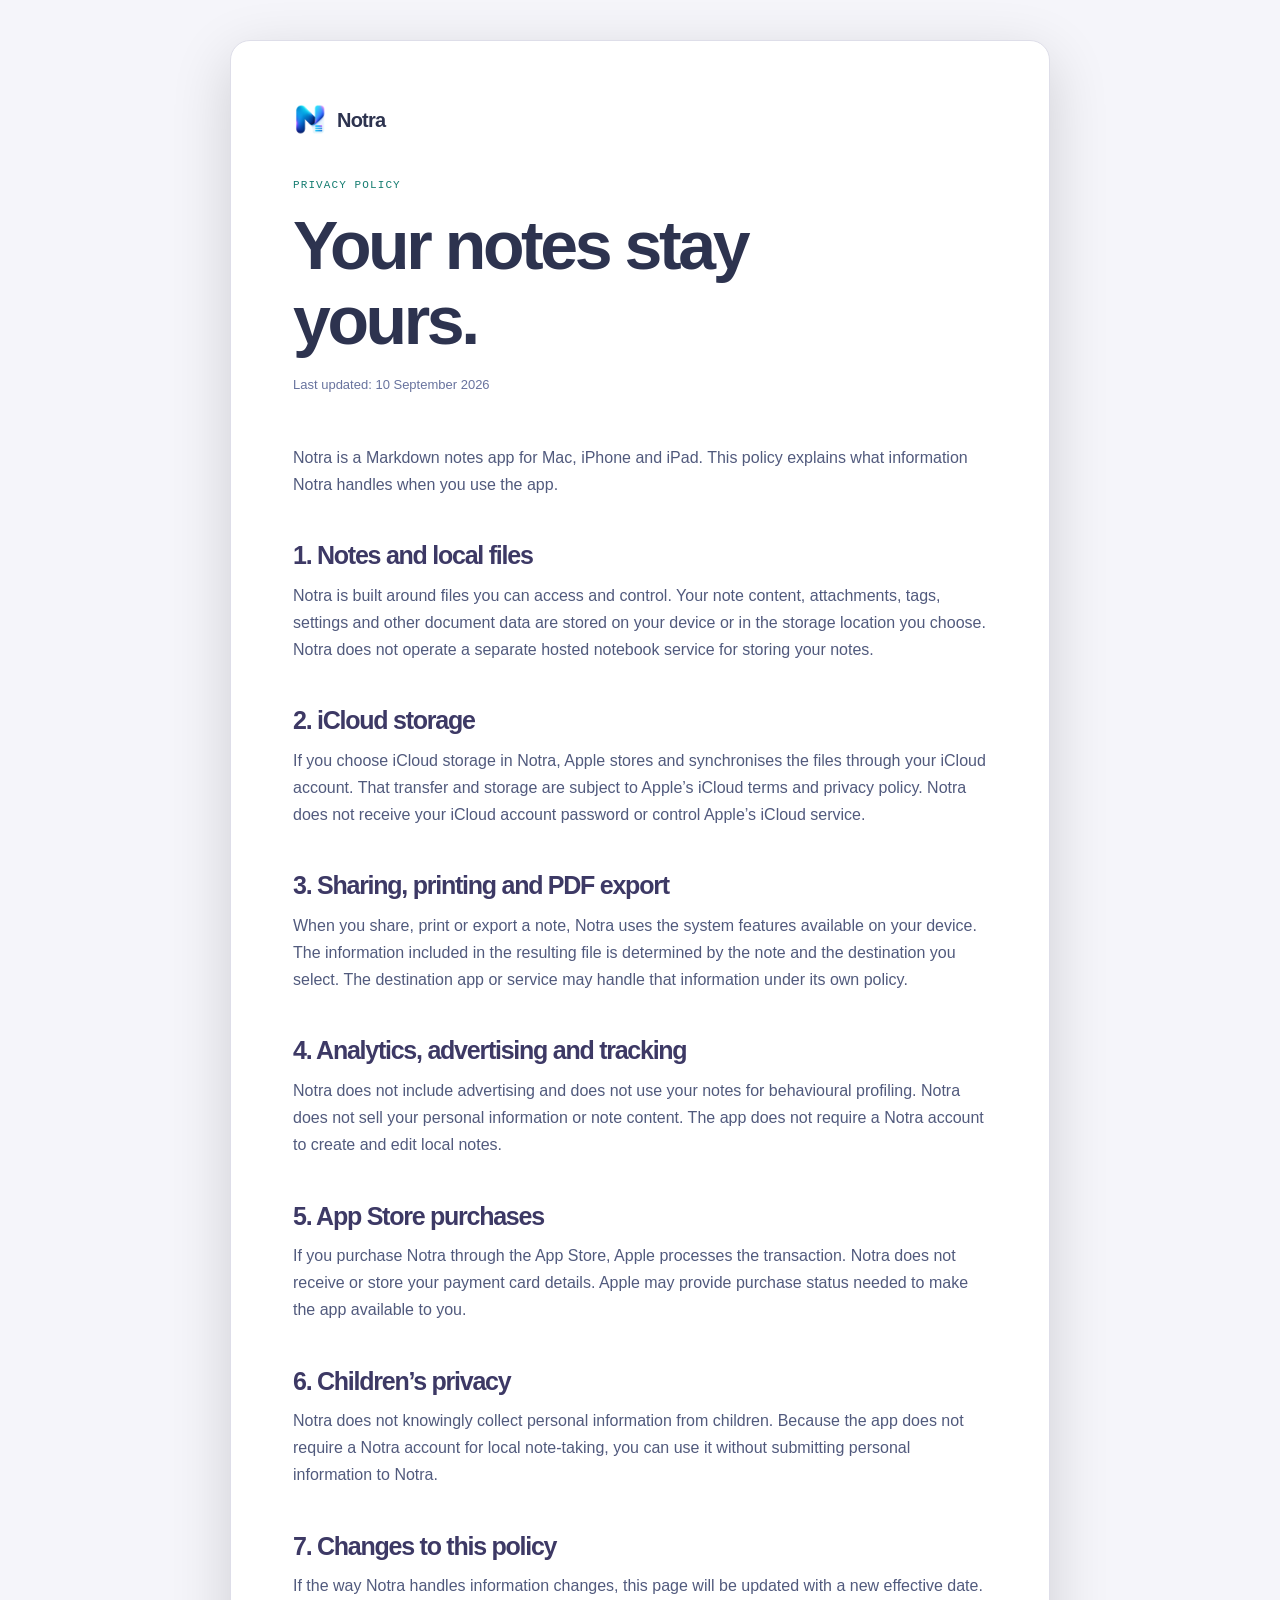
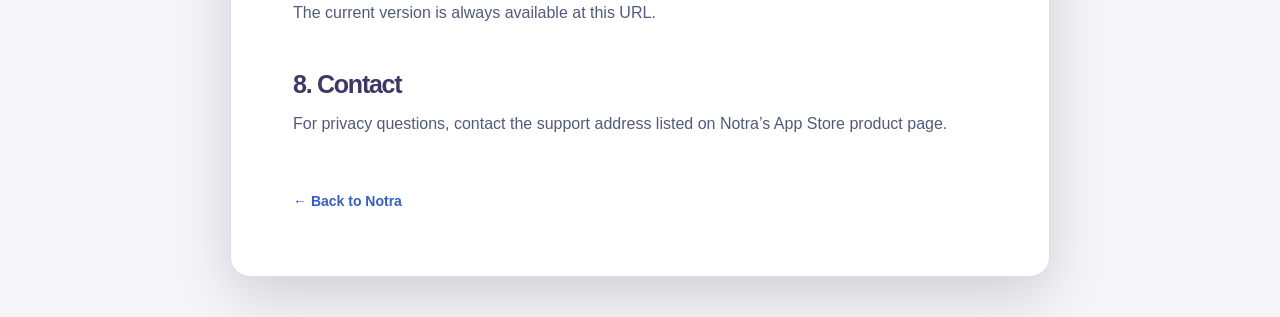
==== docs/privacy.html @ 9e686428 "docs: rename landing page directory to docs - move the static landing page from notra-app-landing-pa" ====
<!doctype html>
<html lang="en">
<head>
  <meta charset="utf-8">
  <meta name="viewport" content="width=device-width, initial-scale=1">
  <meta name="description" content="Privacy policy for Notra, a private Markdown notes app for Mac, iPhone and iPad.">
  <meta property="og:title" content="Privacy Policy — Notra">
  <meta property="og:description" content="How Notra handles notes, files, iCloud, exports and App Store purchases.">
  <meta property="og:type" content="website">
  <title>Privacy Policy — Notra</title>
  <style>
    :root { color-scheme: dark; --bg: #16161f; --surface: #1d1d29; --text: #c0caf5; --muted: #a9b1d6; --faint: #565f89; --border: #323245; --accent: #7aa2f7; --purple: #bb9af7; --teal: #73daca; }
    @media (prefers-color-scheme: light) { :root { color-scheme: light; --bg: #f5f5fa; --surface: #fff; --text: #2d334f; --muted: #515a7d; --faint: #68739e; --border: #dedee9; --accent: #345ec4; --purple: #744db2; --teal: #147c70; } }
    * { box-sizing: border-box; }
    body { margin: 0; padding: 40px 20px; background: var(--bg); color: var(--text); font: 16px/1.7 -apple-system, BlinkMacSystemFont, "Segoe UI", sans-serif; }
    main { max-width: 820px; margin: 0 auto; padding: clamp(28px, 6vw, 62px); border: 1px solid var(--border); border-radius: 20px; background: var(--surface); box-shadow: 0 18px 60px rgba(0, 0, 0, .16); }
    .brand { display: inline-flex; align-items: center; gap: 10px; margin-bottom: 42px; color: var(--text); font-size: 20px; font-weight: 800; letter-spacing: -.04em; text-decoration: none; }
    .brand img { width: 34px; height: 34px; object-fit: contain; border-radius: 9px; }
    .eyebrow { margin: 0 0 16px; color: var(--teal); font: 500 11px/1.2 ui-monospace, SFMono-Regular, Menlo, monospace; letter-spacing: .1em; text-transform: uppercase; }
    h1, h2 { line-height: 1.1; letter-spacing: -.05em; }
    h1 { max-width: 650px; margin: 0 0 16px; color: var(--text); font-size: clamp(38px, 7vw, 68px); }
    h2 { margin: 44px 0 12px; color: color-mix(in srgb, var(--text) 78%, var(--purple)); font-size: 25px; }
    p { margin: 0 0 18px; color: var(--muted); }
    .updated { margin-bottom: 48px; color: var(--faint); font-size: 13px; }
    a { color: var(--accent); }
    .back-link { display: inline-flex; margin-top: 35px; color: var(--accent); font-size: 14px; font-weight: 700; text-decoration: none; }
    .back-link:hover { text-decoration: underline; }
    @media (max-width: 560px) { body { padding: 16px; } main { padding: 28px 22px; border-radius: 15px; } }
  </style>
</head>
<body>
  <main>
    <a class="brand" href="index.html" aria-label="Notra home"><img src="assets/icons/notra-logo.png" alt=""><span>Notra</span></a>
    <p class="eyebrow">Privacy policy</p>
    <h1>Your notes stay yours.</h1>
    <p class="updated">Last updated: 10 September 2026</p>

    <p>Notra is a Markdown notes app for Mac, iPhone and iPad. This policy explains what information Notra handles when you use the app.</p>

    <h2>1. Notes and local files</h2>
    <p>Notra is built around files you can access and control. Your note content, attachments, tags, settings and other document data are stored on your device or in the storage location you choose. Notra does not operate a separate hosted notebook service for storing your notes.</p>

    <h2>2. iCloud storage</h2>
    <p>If you choose iCloud storage in Notra, Apple stores and synchronises the files through your iCloud account. That transfer and storage are subject to Apple’s iCloud terms and privacy policy. Notra does not receive your iCloud account password or control Apple’s iCloud service.</p>

    <h2>3. Sharing, printing and PDF export</h2>
    <p>When you share, print or export a note, Notra uses the system features available on your device. The information included in the resulting file is determined by the note and the destination you select. The destination app or service may handle that information under its own policy.</p>

    <h2>4. Analytics, advertising and tracking</h2>
    <p>Notra does not include advertising and does not use your notes for behavioural profiling. Notra does not sell your personal information or note content. The app does not require a Notra account to create and edit local notes.</p>

    <h2>5. App Store purchases</h2>
    <p>If you purchase Notra through the App Store, Apple processes the transaction. Notra does not receive or store your payment card details. Apple may provide purchase status needed to make the app available to you.</p>

    <h2>6. Children’s privacy</h2>
    <p>Notra does not knowingly collect personal information from children. Because the app does not require a Notra account for local note-taking, you can use it without submitting personal information to Notra.</p>

    <h2>7. Changes to this policy</h2>
    <p>If the way Notra handles information changes, this page will be updated with a new effective date. The current version is always available at this URL.</p>

    <h2>8. Contact</h2>
    <p>For privacy questions, contact the support address listed on Notra’s App Store product page.</p>
    <a class="back-link" href="index.html">← Back to Notra</a>
  </main>
</body>
</html>
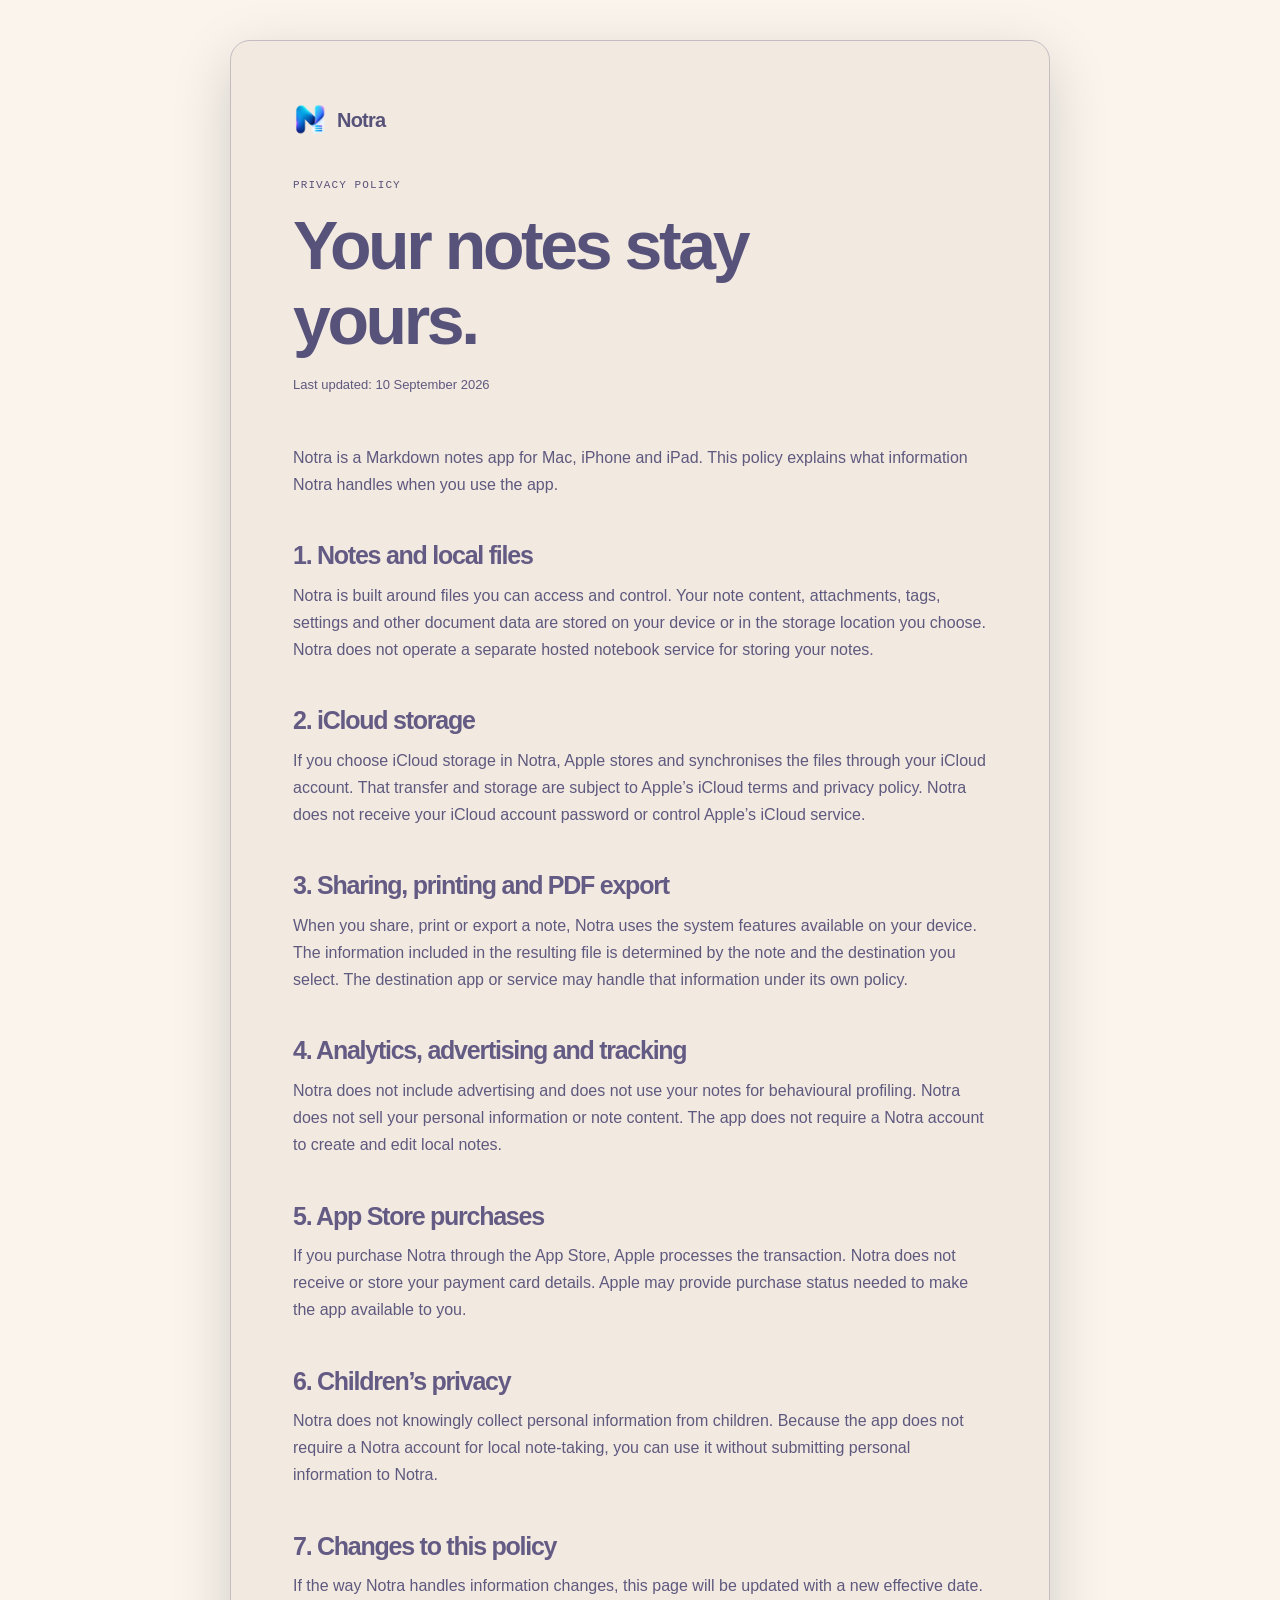
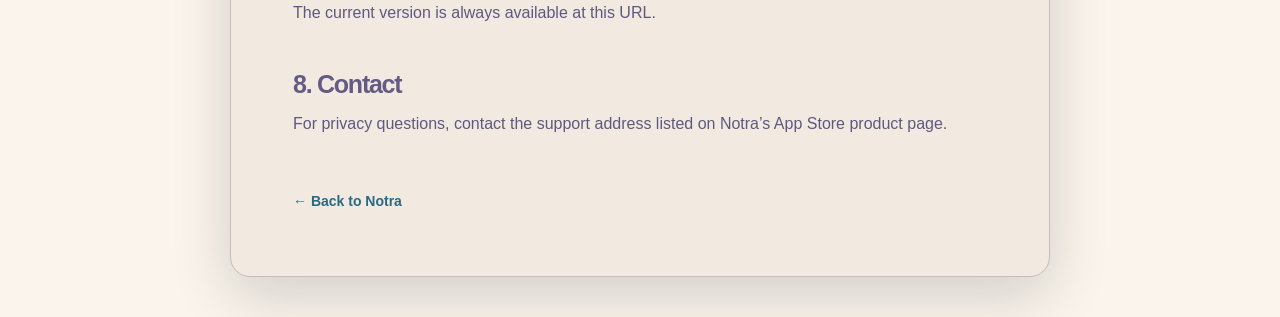
==== commit 1e8aab5b: "feat: redesign Notra website - replace the placeholder hero with real product screenshots and promo " ====
--- a/docs/privacy.html
+++ b/docs/privacy.html
@@ -9,19 +9,19 @@
   <meta property="og:type" content="website">
   <title>Privacy Policy — Notra</title>
   <style>
-    :root { color-scheme: dark; --bg: #16161f; --surface: #1d1d29; --text: #c0caf5; --muted: #a9b1d6; --faint: #565f89; --border: #323245; --accent: #7aa2f7; --purple: #bb9af7; --teal: #73daca; }
-    @media (prefers-color-scheme: light) { :root { color-scheme: light; --bg: #f5f5fa; --surface: #fff; --text: #2d334f; --muted: #515a7d; --faint: #68739e; --border: #dedee9; --accent: #345ec4; --purple: #744db2; --teal: #147c70; } }
+    :root { color-scheme: dark; --bg: #1a1b26; --surface: #414868; --text: #c0caf5; --muted: #a9b1d6; --faint: #565f89; --border: color-mix(in srgb, var(--surface) 70%, var(--text)); --accent: #7aa2f7; --purple: #bb9af7; --teal: #73dacb; --copy: color-mix(in srgb, var(--text) 80%, var(--muted)); }
+    @media (prefers-color-scheme: light) { :root { color-scheme: light; --bg: #faf4ed; --surface: #f2e9e1; --text: #575279; --muted: #797593; --faint: #9893a5; --border: color-mix(in srgb, var(--surface) 70%, var(--text)); --accent: #286983; --purple: #907aa9; --teal: #56949f; --copy: color-mix(in srgb, var(--text) 80%, var(--muted)); } }
     * { box-sizing: border-box; }
     body { margin: 0; padding: 40px 20px; background: var(--bg); color: var(--text); font: 16px/1.7 -apple-system, BlinkMacSystemFont, "Segoe UI", sans-serif; }
     main { max-width: 820px; margin: 0 auto; padding: clamp(28px, 6vw, 62px); border: 1px solid var(--border); border-radius: 20px; background: var(--surface); box-shadow: 0 18px 60px rgba(0, 0, 0, .16); }
     .brand { display: inline-flex; align-items: center; gap: 10px; margin-bottom: 42px; color: var(--text); font-size: 20px; font-weight: 800; letter-spacing: -.04em; text-decoration: none; }
     .brand img { width: 34px; height: 34px; object-fit: contain; border-radius: 9px; }
-    .eyebrow { margin: 0 0 16px; color: var(--teal); font: 500 11px/1.2 ui-monospace, SFMono-Regular, Menlo, monospace; letter-spacing: .1em; text-transform: uppercase; }
+    .eyebrow { margin: 0 0 16px; color: var(--text); font: 500 11px/1.2 ui-monospace, SFMono-Regular, Menlo, monospace; letter-spacing: .1em; text-transform: uppercase; }
     h1, h2 { line-height: 1.1; letter-spacing: -.05em; }
     h1 { max-width: 650px; margin: 0 0 16px; color: var(--text); font-size: clamp(38px, 7vw, 68px); }
     h2 { margin: 44px 0 12px; color: color-mix(in srgb, var(--text) 78%, var(--purple)); font-size: 25px; }
-    p { margin: 0 0 18px; color: var(--muted); }
-    .updated { margin-bottom: 48px; color: var(--faint); font-size: 13px; }
+    p { margin: 0 0 18px; color: var(--copy); }
+    .updated { margin-bottom: 48px; color: var(--copy); font-size: 13px; }
     a { color: var(--accent); }
     .back-link { display: inline-flex; margin-top: 35px; color: var(--accent); font-size: 14px; font-weight: 700; text-decoration: none; }
     .back-link:hover { text-decoration: underline; }
